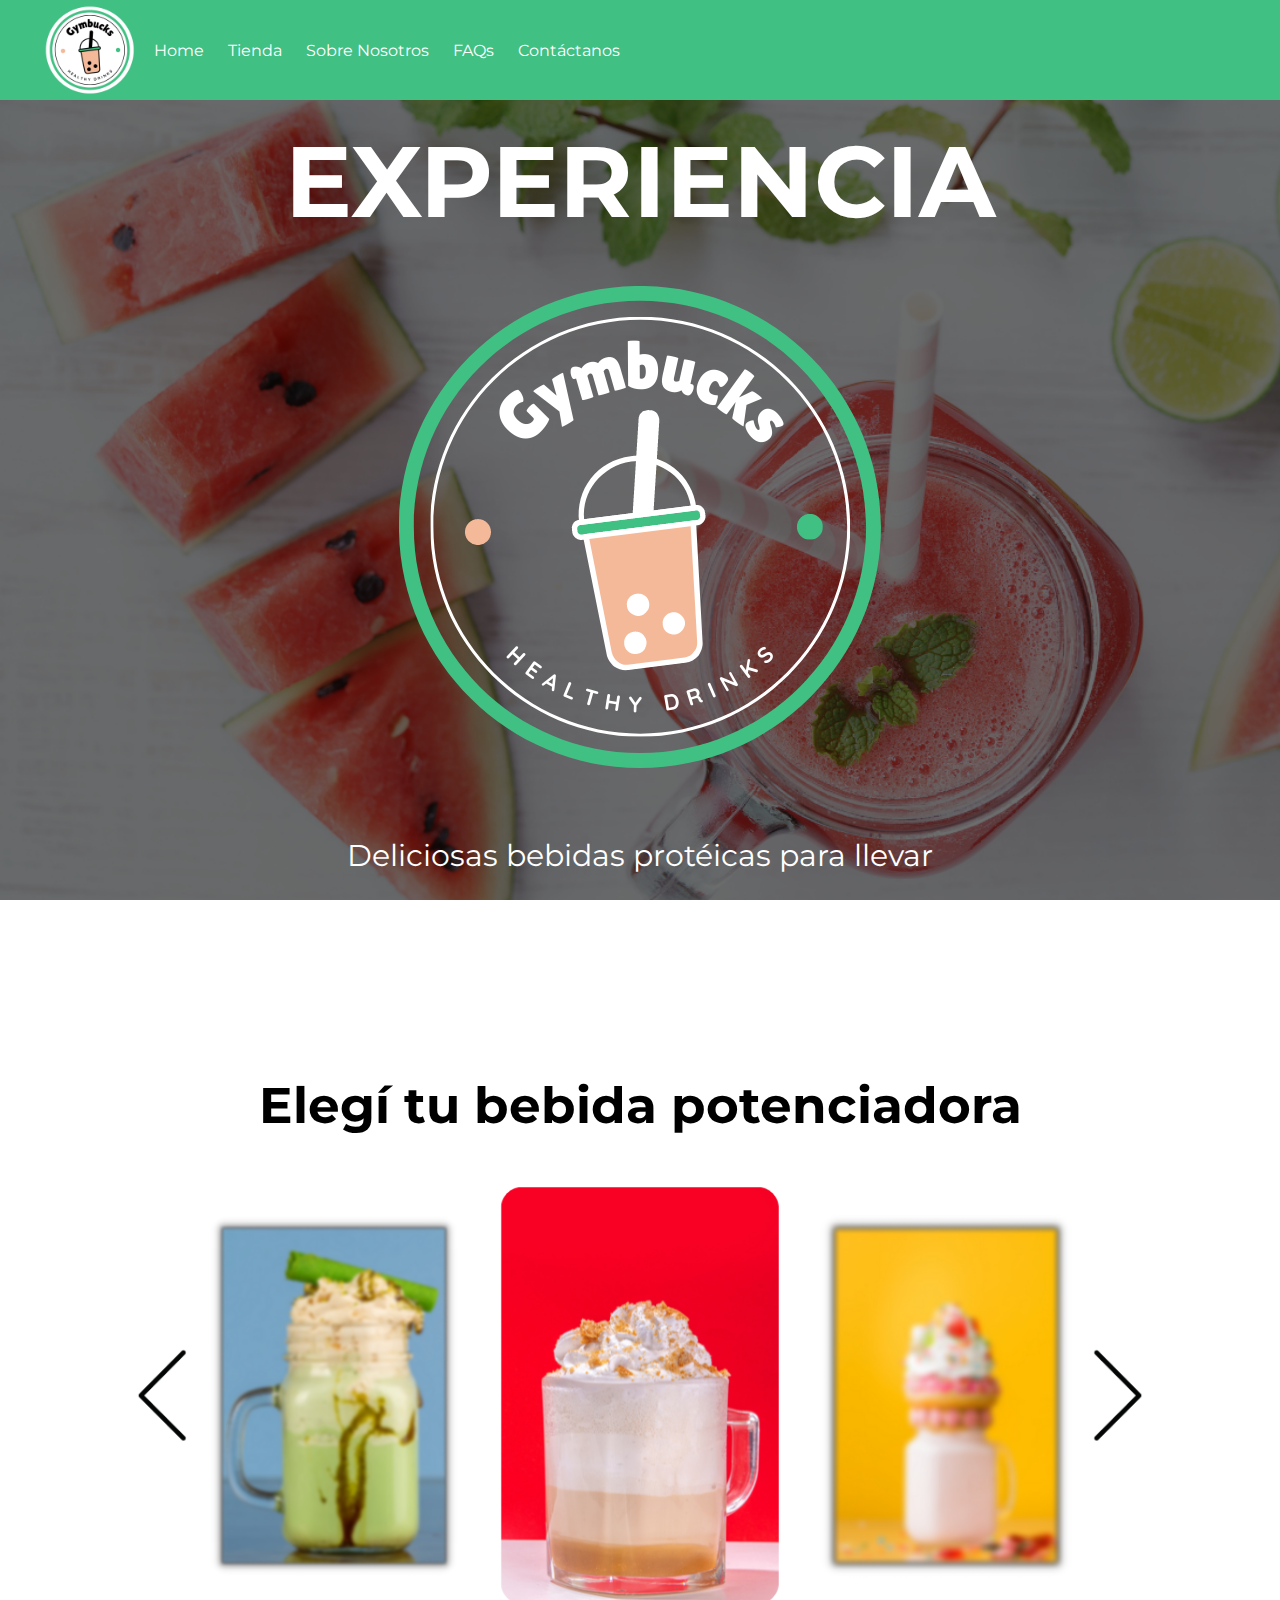
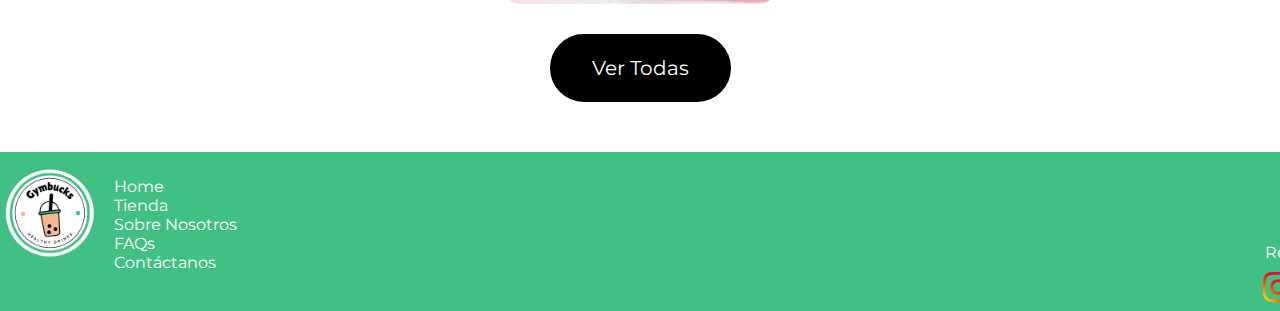
==== index.html @ f9ca5f32 "realice correcciones primera entrega" ====
<!DOCTYPE html>
<html lang="en">
<head>
    <meta charset="UTF-8">
    <meta http-equiv="X-UA-Compatible" content="IE=edge">
    <meta name="viewport" content="width=device-width, initial-scale=1.0">
    <title>GYMBUCKS</title>
    <!-- FAVICON -->
    <link rel="shortcut icon" href="./images/logoConFondo.png" type="image/x-icon">
    <!-- STYLESHEET -->
    <link rel="stylesheet" href="./css/style.css">
    <!-- GOOGLE FONTS -->
    <link rel="preconnect" href="https://fonts.googleapis.com">
    <link rel="preconnect" href="https://fonts.gstatic.com" crossorigin>
    <link href="https://fonts.googleapis.com/css2?family=Montserrat:wght@200;400;600;800&display=swap" rel="stylesheet">
</head>
<body>
    <header>
        <nav>
                <a href="index.html"><img src="./images/logoConFondo.png" alt="logo de menu" class="nav_logo"></a>
                <ul>
                    <li><a href="index.html">Home</a></li>
                    <li><a href="./pages/shop.html">Tienda</a></li>
                    <li><a href="./pages/about.html">Sobre Nosotros</a></li>
                    <li><a href="./pages/faqs.html">FAQs</a></li>
                    <li><a href="./pages/contact.html">Contáctanos</a></li>
                </ul>
        </nav>
    </header>
    <section id="grid-container">
        <div class="inicio">
            <h1 class="inicioTitulo">EXPERIENCIA</h1>
            <img src="./images/logoBlanco.png" alt="logo Gymbucks">
            <p>Deliciosas bebidas protéicas para llevar </p>
        </div>
    </section>
    <section>
        <div class="bebidas">
            <h2 class="bebidasTitulo">Elegí tu bebida potenciadora</h2>
            <img src="./images/bebidasSlide.png" alt="Carrusel con bebidas">
            <p><a href="./pages/Shop.html" class="btn">Ver Todas</a></p>
        </div>
    </section>
    <footer>
        <div class="footerMenu">
            <img src="./images/logoConFondo.png" alt="logo Gymbucks">
            <ul>
                <li><a href="index.html">Home</a></li>
                <li><a href="./pages/shop.html">Tienda</a></li>
                <li><a href="./pages/about.html">Sobre Nosotros</a></li>
                <li><a href="./pages/faqs.html">FAQs</a></li>
                <li><a href="./pages/contact.html">Contáctanos</a></li>
            </ul>
            <p>Redes Sociales</p>
            <div class="logosRedes">
                <a href="#"><img src="./images/iconosRedes/instagram.png" alt="instagram"></a>
                <a href="#"><img src="./images/iconosRedes/facebook.png" alt="Facebook"></a>
                <a href="#"><img src="./images/iconosRedes/gorjeo.png" alt="Twitter"></a>
            </div>
        </div>
    </footer>
</body>
</html>
---- css/style.css ----
/* RESETS */
* {
    margin: 0;
    padding: 0;
    box-sizing: border-box;
}

body{
    font-family: 'Montserrat', sans-serif;
}

/* HEADER */
nav {
    background-color: #41C083;
    height: 100px;
}

nav img{
    width: 100px;
    margin-left: 40px;
}

nav ul {
display: inline-block;
position: relative;
bottom: 44px;
}

nav ul li {
    display: inline-block;
    margin-left: 10px;
    margin-right: 10px;
}

nav ul li a {
    color: white;
    text-decoration: none;
}

nav ul li a:hover{
    color: black;
}



/* FOOTER */
footer {
    background-color: #41C083;
    position: absolute;
    width: 100%;
}


.footerMenu img{
    display: inline;
    width: 100px;
    height: 100px;
    display: inline-block;
    margin-bottom: 5px;
}

.footerMenu ul li{
    display: block;
}

.footerMenu ul {
    list-style: none;
    display: inline-block;
    margin-top: 25px;
    margin-left: 10px;

}

.footerMenu ul li a {
    text-decoration: none;
    color: white;
}

.footerMenu ul li a:hover{
    text-decoration: none;
    color: black;
}

.footerMenu p{
    color: white;
    display: inline-block;
    position: relative;
    left: 64rem;
    bottom: 10px;

}

.footerMenu .logosRedes {
    position: relative;
    left: 78rem;
}

.footerMenu .logosRedes img{
    width: 30px;
    height: 30px;
    margin-left: 15px;
}

/* HOME */

.inicio {
    background-image: url("../images/ImagenHome.png");
    width: 100%;
    height: 100vh;
    background-size: cover;
    background-repeat: no-repeat;
    background-attachment: fixed;
    background-position: left;
}

div.inicio h1 {
    text-align: center;
    font-size: 100px;
    padding-top: 20px;
    padding-bottom: 10px;
    margin-bottom: 25px;
    color: white;
}

div.inicio img {
    display: block;
    margin: auto;
}

div.inicio p {
    text-align: center;
    margin-top: 60px;
    font-size: 30px;
    color: white;
}

/* HOME BEBIDAS */
div.bebidas .bebidasTitulo {
    text-align: center;
    padding: 25px;
    font-size: 50px;
    margin-top: 50px;
}

div.bebidas img{
    width: 100%;
    height: 25%;
}

div.bebidas p{
    text-align: center;
    text-decoration: none;
    width: 100%;
}

.btn{
    text-decoration: none;
    font-size: 20px;
    padding: 20px 40px 20px 40px;
    background: black;
    color: white;
    display: inline-block;
    border-radius: 40px;
    margin-bottom: 50px;
    border: 2px solid black;
}

div.bebidas a:hover{
    color: black;
    background-color: white;
}

/* CONTACTANOS */

.contactoSection {
    width: 100%;
    height: 79vh;
    background-size: cover;
}

.tituloDePagina {
    font-size: 30px;
    margin: 30px;
    margin-left: 20px;
    margin-top: 50px;
}

.formularioContacto {
    margin: 30px;
    margin-left: 30px;
    width: 500px;
    display: inline-block;
    border: rgb(210, 203, 203) solid 1px;
    padding: 20px;
}

.formularioContacto .form {
    font-weight: bold;
    margin-left: 20px;
}

.formularioContacto .form .formularioEmail input{
    margin-left: 25px;
    margin-bottom: 25px;
    height: 30px;
    width: 170px;
}

.formularioContacto .form .formularioConsulta select{
    margin-left: 25px;
    margin-bottom: 25px;
    height: 30px;
    width: 170px;
}

.formularioContacto .form .formularioSosCliente input{
    margin-left: 25px;
    margin-bottom: 25px;
}

.formularioContacto .form .formularioEscribinos label{
    display: block;
    margin-bottom: 5px;
}

.formularioContacto .form .formularioEscribinos textarea{
    margin-left: 0px;
    width: 420px;
    height: 200px;
}

.formularioContacto .form .formularioBtn input{
    background-color: black;
    border-radius: 8px;
    border-style: none;
    box-sizing: border-box;
    color: #FFFFFF;
    cursor: pointer;
    display: inline-block;
    font-weight: 500;
    height: 40px;
    line-height: 20px;
    list-style: none;
    margin: 0;
    outline: none;
    padding: 10px 16px;
    position: relative;
    text-align: center;
    text-decoration: none;
    transition: color 100ms;
    vertical-align: baseline;
    user-select: none;
    -webkit-user-select: none;
    touch-action: manipulation;
    margin-top: 20px;

}

.formularioContacto .form .formularioBtn input:hover{
    background-color: white;
    color: black;
}

.contactoSection .logoContacto{
    display: inline-block;
}

.contactoSection .logoContacto img{
    display: inline-block;
    margin-left: 25px;
}

/* FAQS */

.faqs div.preguntasRespuestas{
    margin-left: 25px;
    width: 100%;
    height: 69vh;
    margin-top: 70px;
}

.faqs div.preguntasRespuestas h4{
    font-size: 20px;
    margin-bottom: 10px;
    margin-top: 40px;
}


/* ABOUT */

.about{
    width: 100%;
    height: 79vh;
}

.about iframe{
    display: inline;
    margin-left: 20px;
    margin-top: 30px;
}

.about p{
    display: inline-block;
    font-size: 30px;
    width: 50%;
    height: 200px;
    margin-left: 40px;
    position: relative;
    bottom: 155px;
}

/* TIENDA */

.productSection div.productos p{
    font-size: 15px;
}

*
{
    -webkit-box-sizing: border-box;
    box-sizing: border-box;
    margin: 0;
    padding: 0;
}


a{
    text-decoration: none;
}

.product-card {
    width: 380px;
    position: relative;
    box-shadow: 0 2px 7px #dfdfdf;
    margin: 50px auto;
    background: #fafafa;
    display: inline-block;
    margin-left: 100px;
}

.badge {
    position: absolute;
    left: 0;
    top: 20px;
    text-transform: uppercase;
    font-size: 13px;
    font-weight: 700;
    background: #41C083;
    color: #fff;
    padding: 3px 10px;
}

.product-tumb {
    display: flex;
    align-items: center;
    justify-content: center;
    height: 300px;
    padding: 50px;
    background: #f0f0f0;
}



.product-details {
    padding: 30px;
}

.product-catagory {
    display: block;
    font-size: 12px;
    font-weight: 700;
    text-transform: uppercase;
    color: #ccc;
    margin-bottom: 18px;
}

.product-details h4 a {
    font-weight: 500;
    display: block;
    margin-bottom: 18px;
    text-transform: uppercase;
    color: #363636;
    text-decoration: none;
    transition: 0.3s;
}

.product-details h4 a:hover {
    color: #41C083;
}

.product-details p {
    font-size: 15px;
    line-height: 22px;
    margin-bottom: 18px;
    color: #999;
}

.product-bottom-details {
    overflow: hidden;
    border-top: 1px solid #eee;
    padding-top: 20px;
}

.product-bottom-details div {
    width: 50%;
}

.product-price {
    font-size: 18px;
    color: #41C083;
    font-weight: 600;
}

.product-price small {
    font-size: 80%;
    font-weight: 400;
    text-decoration: line-through;
    display: inline-block;
    margin-right: 5px;
}

.product-links {
    text-align: right;
}

.product-links a {
    display: inline-block;
    margin-left: 5px;
    color: #e1e1e1;
    transition: 0.3s;
    font-size: 17px;
}

.product-links a:hover {
    color: #41C083;
}

.product-card.espacio{
    margin-left: 30px;
}

.btnProductos p{
    text-align: center;
}

/* GRIDS */

#grid-container{
    display: grid;
    
}
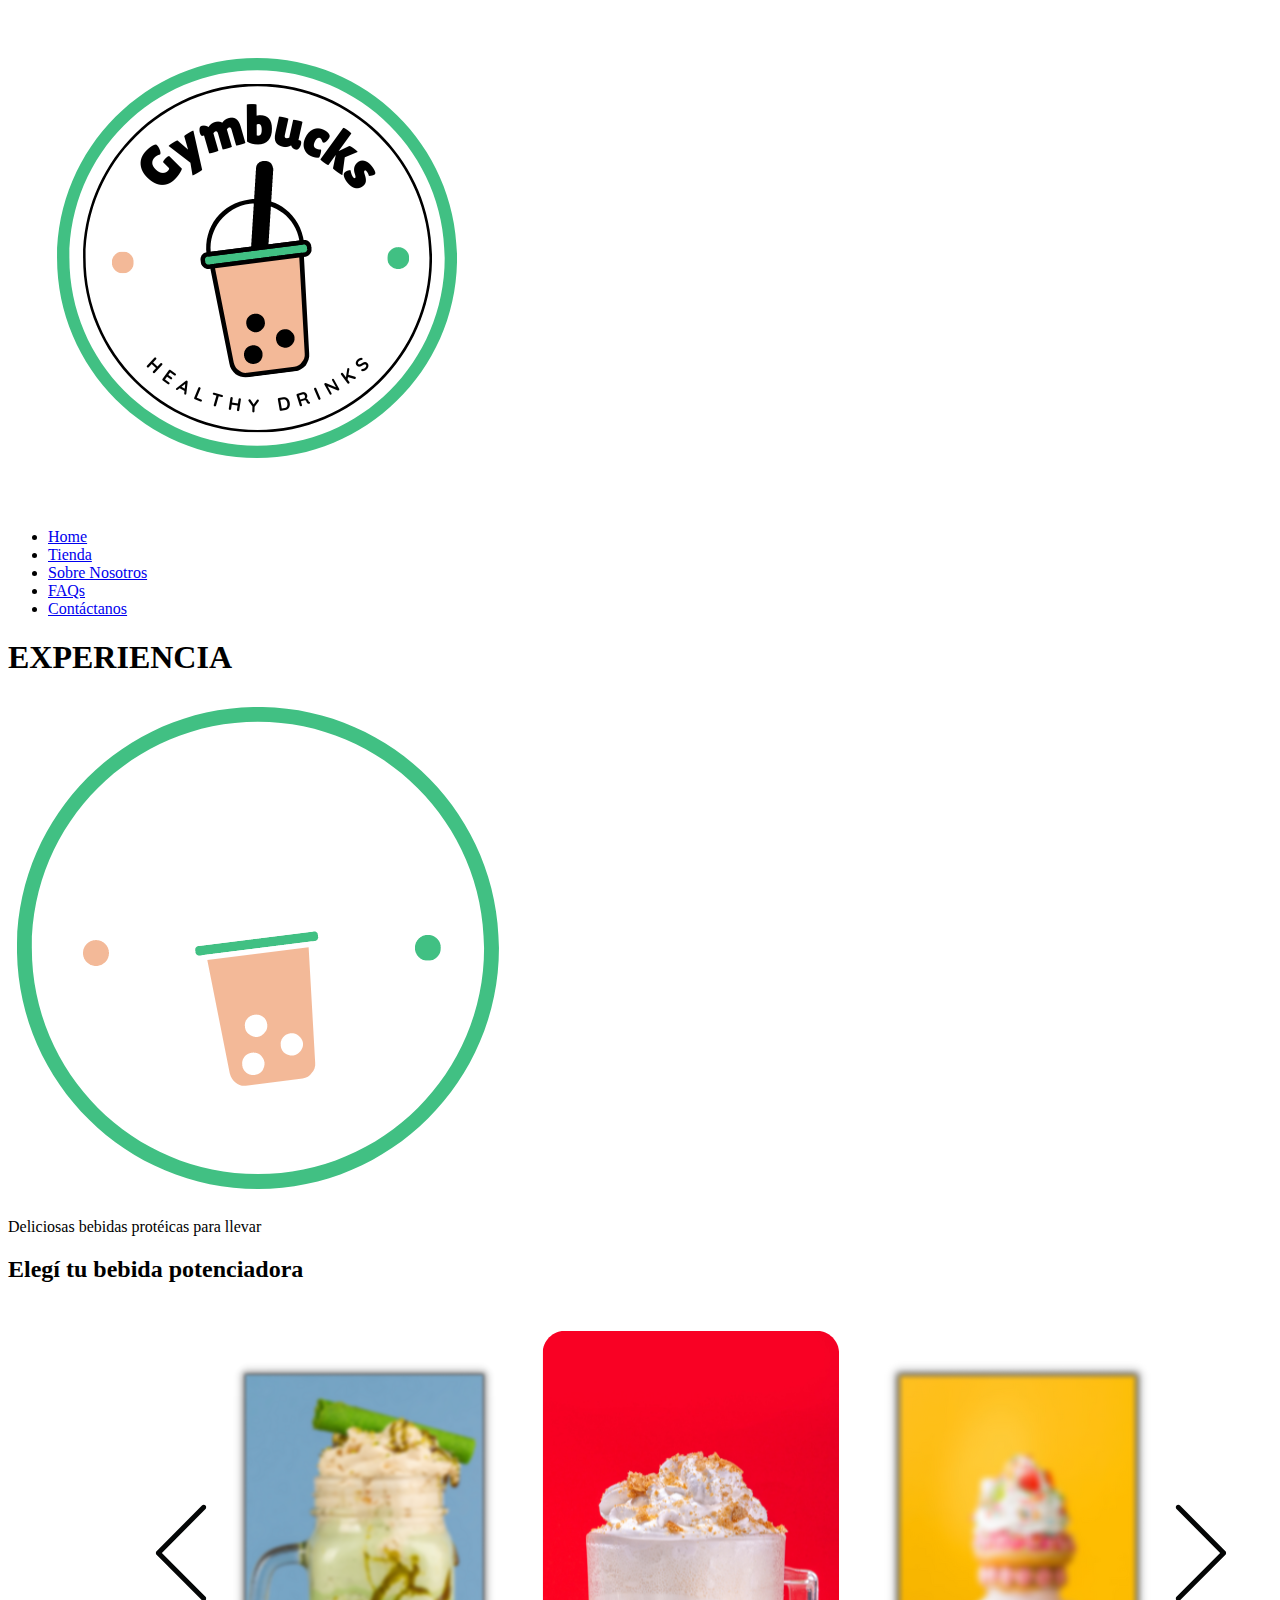
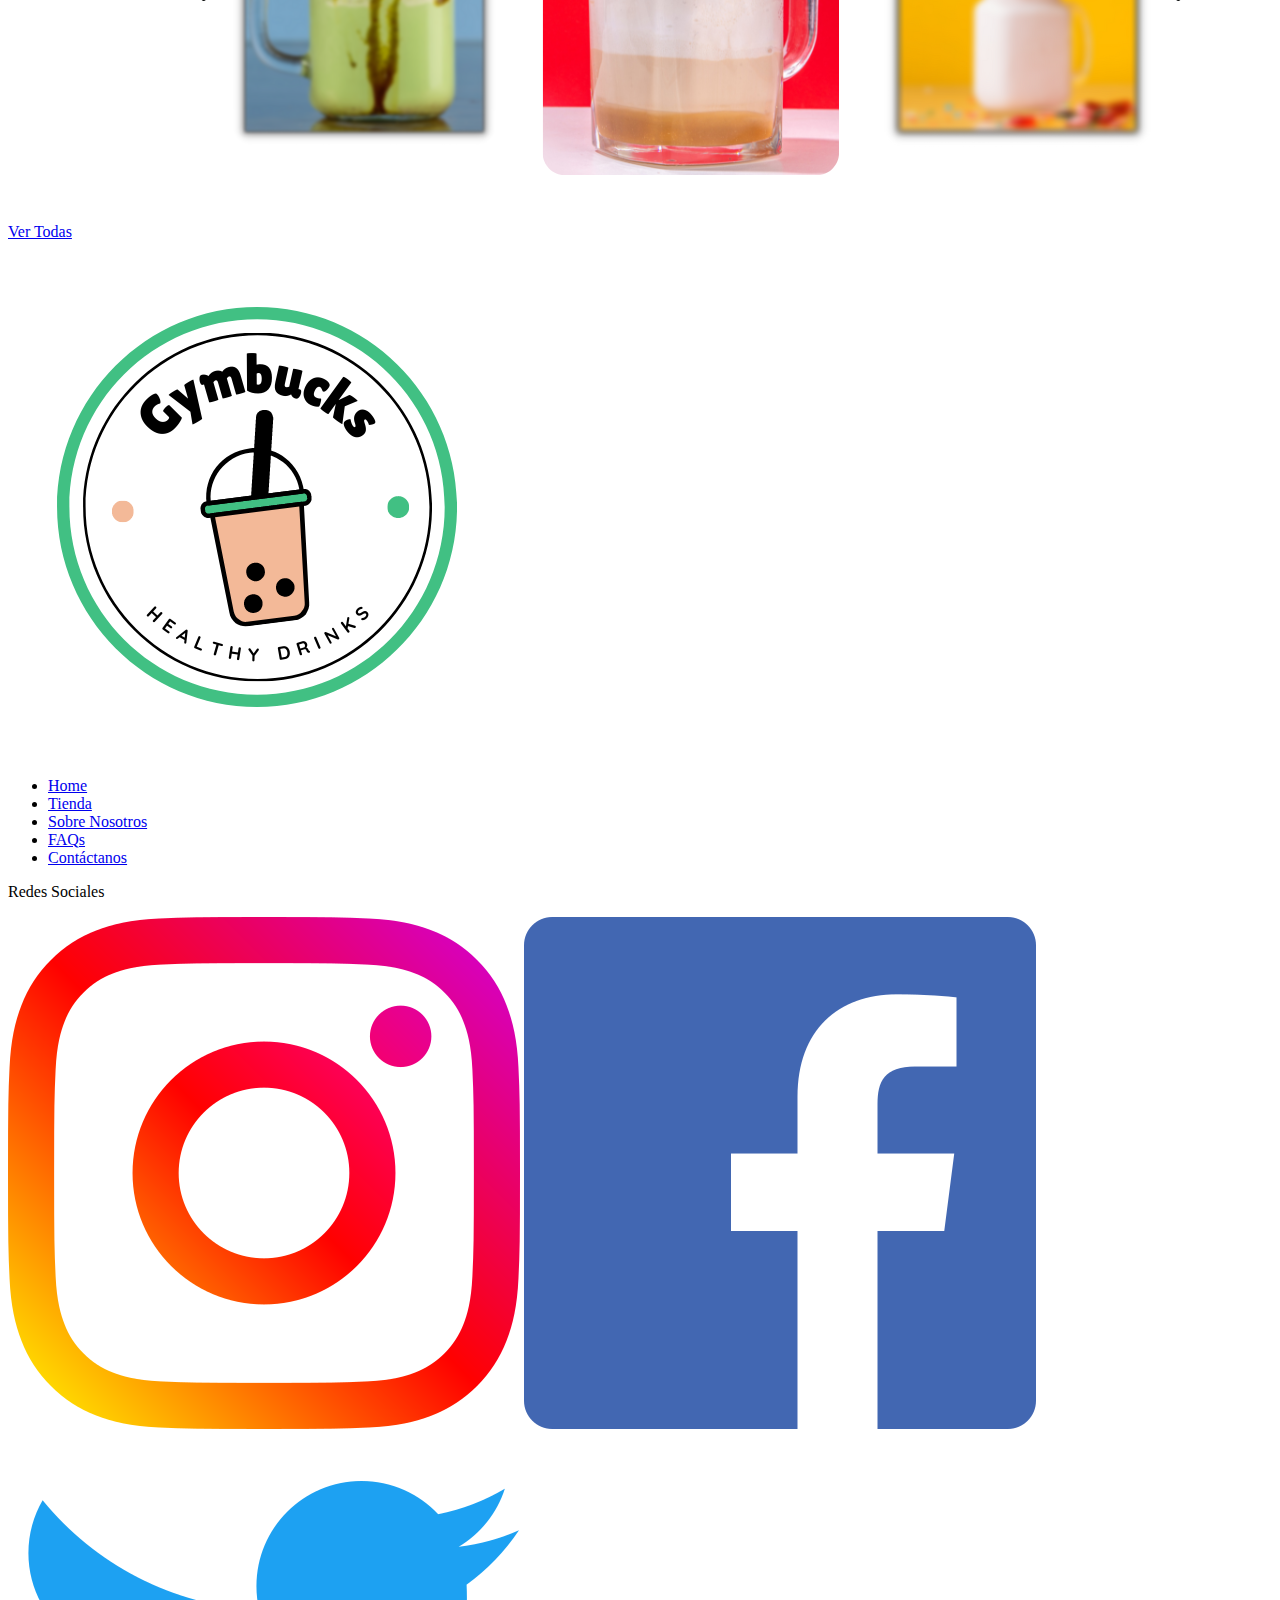
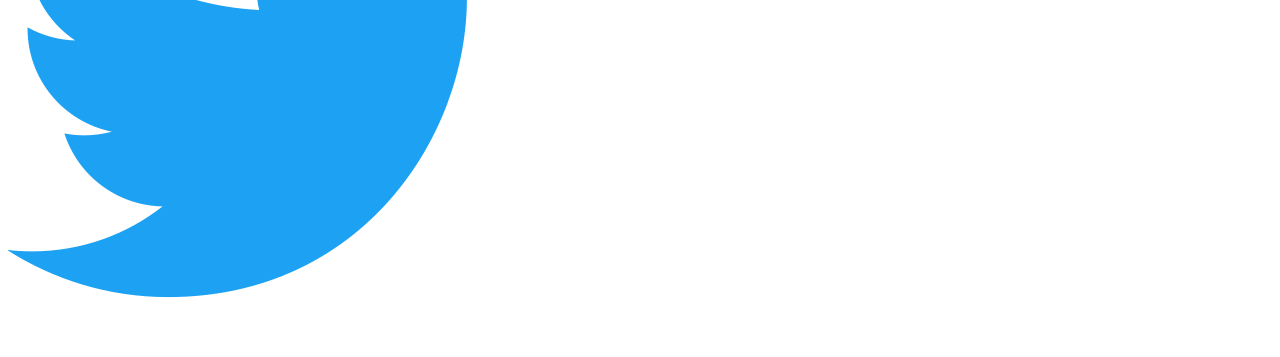
==== commit 003ba0f3: "arreglo links css" ====
--- a/index.html
+++ b/index.html
@@ -8,7 +8,7 @@
     <!-- FAVICON -->
     <link rel="shortcut icon" href="./images/logoConFondo.png" type="image/x-icon">
     <!-- STYLESHEET -->
-    <link rel="stylesheet" href="./css/style.css">
+    <link rel="stylesheet" href="./css/newstyle.css">
     <!-- GOOGLE FONTS -->
     <link rel="preconnect" href="https://fonts.googleapis.com">
     <link rel="preconnect" href="https://fonts.gstatic.com" crossorigin>
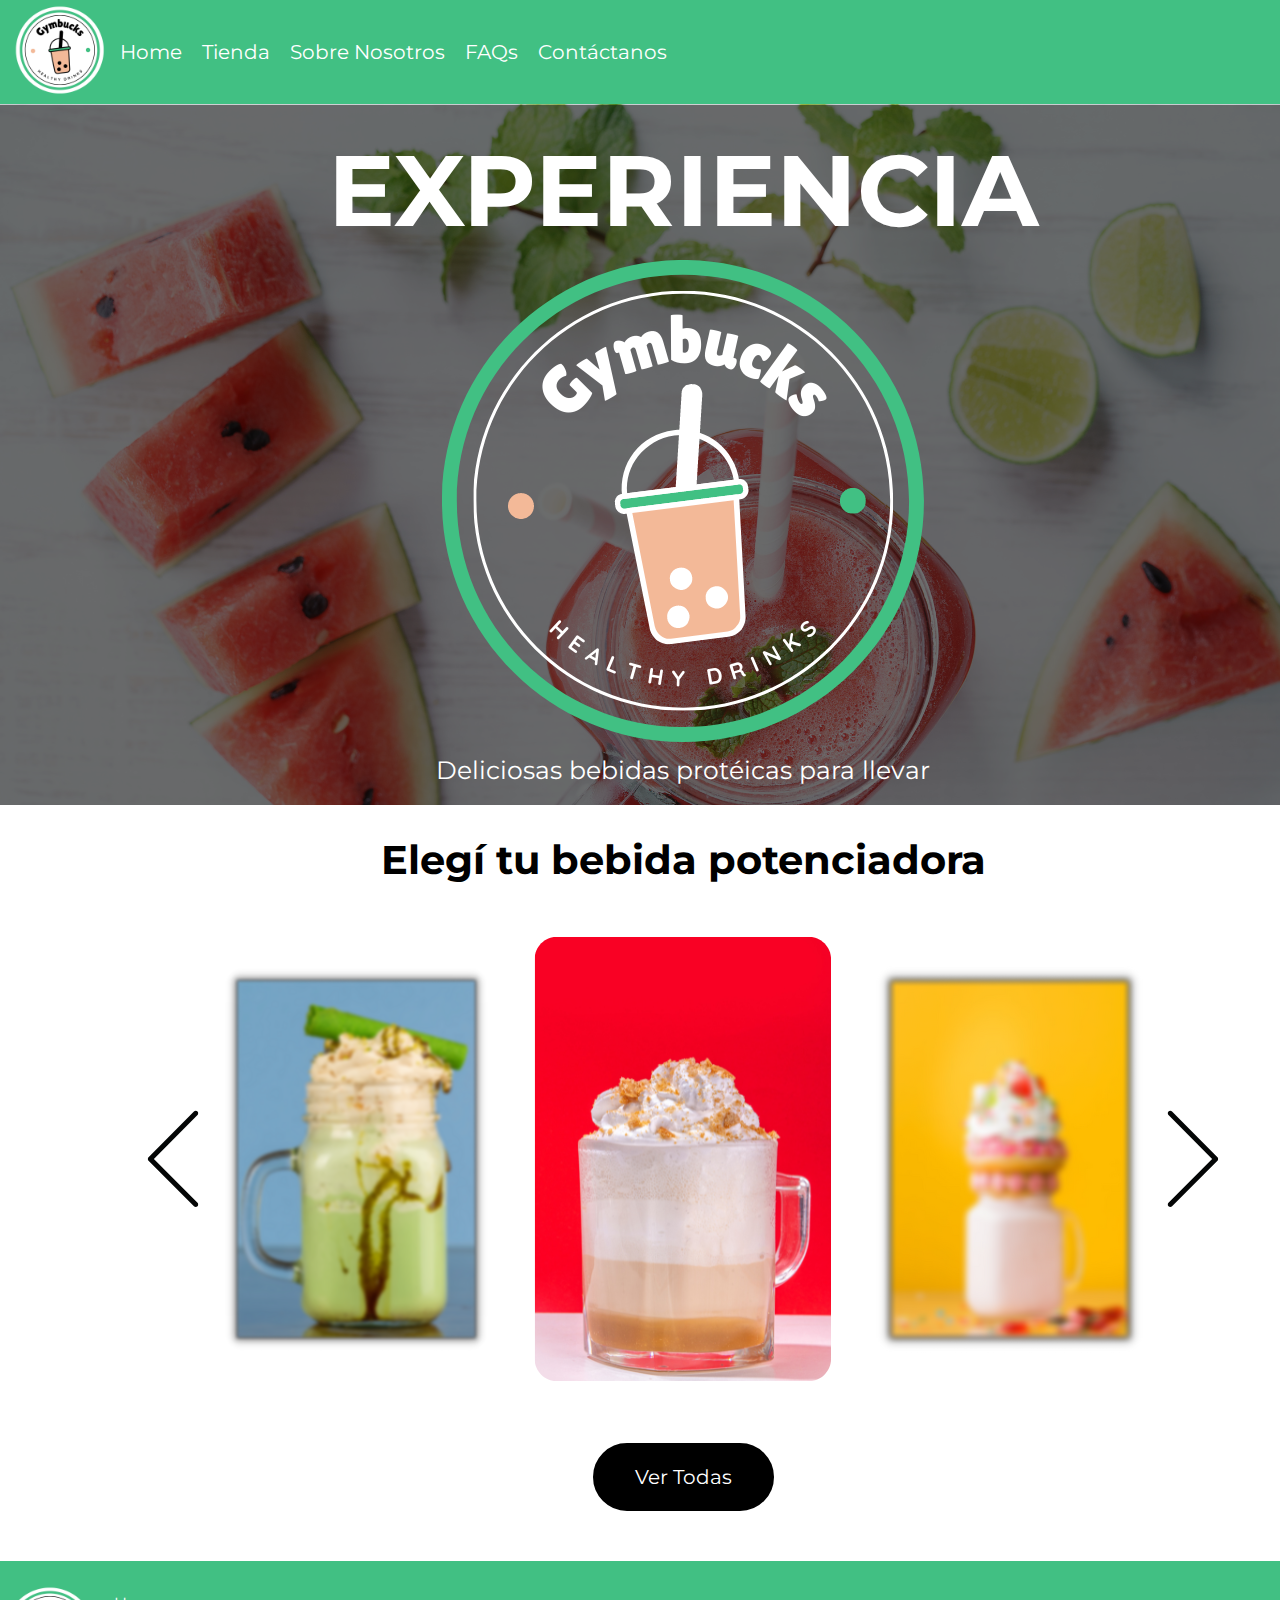
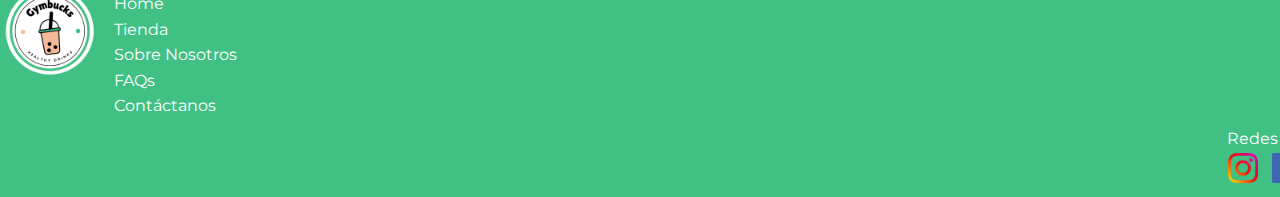
==== commit dcffbb70: "termine index, header y footer flexandgrid" ====
--- a/index.html
+++ b/index.html
@@ -15,49 +15,55 @@
     <link href="https://fonts.googleapis.com/css2?family=Montserrat:wght@200;400;600;800&display=swap" rel="stylesheet">
 </head>
 <body>
-    <header>
-        <nav>
-                <a href="index.html"><img src="./images/logoConFondo.png" alt="logo de menu" class="nav_logo"></a>
-                <ul>
-                    <li><a href="index.html">Home</a></li>
-                    <li><a href="./pages/shop.html">Tienda</a></li>
-                    <li><a href="./pages/about.html">Sobre Nosotros</a></li>
-                    <li><a href="./pages/faqs.html">FAQs</a></li>
-                    <li><a href="./pages/contact.html">Contáctanos</a></li>
-                </ul>
-        </nav>
-    </header>
-    <section id="grid-container">
-        <div class="inicio">
-            <h1 class="inicioTitulo">EXPERIENCIA</h1>
-            <img src="./images/logoBlanco.png" alt="logo Gymbucks">
-            <p>Deliciosas bebidas protéicas para llevar </p>
-        </div>
-    </section>
-    <section>
-        <div class="bebidas">
-            <h2 class="bebidasTitulo">Elegí tu bebida potenciadora</h2>
-            <img src="./images/bebidasSlide.png" alt="Carrusel con bebidas">
-            <p><a href="./pages/Shop.html" class="btn">Ver Todas</a></p>
-        </div>
-    </section>
-    <footer>
-        <div class="footerMenu">
-            <img src="./images/logoConFondo.png" alt="logo Gymbucks">
-            <ul>
-                <li><a href="index.html">Home</a></li>
-                <li><a href="./pages/shop.html">Tienda</a></li>
-                <li><a href="./pages/about.html">Sobre Nosotros</a></li>
-                <li><a href="./pages/faqs.html">FAQs</a></li>
-                <li><a href="./pages/contact.html">Contáctanos</a></li>
-            </ul>
-            <p>Redes Sociales</p>
-            <div class="logosRedes">
-                <a href="#"><img src="./images/iconosRedes/instagram.png" alt="instagram"></a>
-                <a href="#"><img src="./images/iconosRedes/facebook.png" alt="Facebook"></a>
-                <a href="#"><img src="./images/iconosRedes/gorjeo.png" alt="Twitter"></a>
+    <div class="gridArea"> 
+        <header class="site-header">
+            <div class="wrapper site-header__wrapper">
+                <a href="#" class="brand"><img src="./images/logoConFondo.png" alt="logo" /></a>
+                <nav class="nav">
+                    <ul>
+                        <li><a href="index.html">Home</a></li>
+                        <li><a href="./pages/shop.html">Tienda</a></li>
+                        <li><a href="./pages/about.html">Sobre Nosotros</a></li>
+                        <li><a href="./pages/faqs.html">FAQs</a></li>
+                        <li><a href="./pages/contact.html">Contáctanos</a></li>
+                    </ul>
+                </nav>
             </div>
-        </div>
-    </footer>
+        </header>
+            <main class="flexInicio">
+                <div class="inicio">
+                    <h1 class="inicioTitulo">EXPERIENCIA</h1>
+                    <img src="./images/logoBlanco.png" alt="logo Gymbucks">
+                    <p>Deliciosas bebidas protéicas para llevar </p>
+                </div>
+            </main>
+            <section class="flexBebidas">
+                <div class="bebidas">
+                    <h2 class="bebidasTitulo">Elegí tu bebida potenciadora</h2>
+                    <img src="./images/bebidasSlide.png" alt="Carrusel con bebidas">
+                    <p><a href="./pages/Shop.html" class="btn">Ver Todas</a></p>
+                </div>
+            </section>
+            <footer class="footerFlex">
+                <div class="footerLeft">
+                    <img src="./images/logoConFondo.png" alt="logo Gymbucks">
+                    <ul>
+                        <li><a href="index.html">Home</a></li>
+                        <li><a href="./pages/shop.html">Tienda</a></li>
+                        <li><a href="./pages/about.html">Sobre Nosotros</a></li>
+                        <li><a href="./pages/faqs.html">FAQs</a></li>
+                        <li><a href="./pages/contact.html">Contáctanos</a></li>
+                    </ul>
+                </div>
+                <div class="footerRight">
+                    <p>Redes Sociales</p>
+                    <div class="footerRightRedes">
+                        <a href="#"><img src="./images/iconosRedes/instagram.png" alt="instagram"></a>
+                        <a href="#"><img src="./images/iconosRedes/facebook.png" alt="Facebook"></a>
+                        <a href="#"><img src="./images/iconosRedes/gorjeo.png" alt="Twitter"></a>
+                    </div>
+                </div>
+            </footer>
+    </div>
 </body>
 </html>--- a/css/newstyle.css
+++ b/css/newstyle.css
@@ -0,0 +1,212 @@
+/* RESETS */
+* {
+    margin: 0;
+    padding: 0;
+    box-sizing: border-box;
+}
+
+body{
+    font-family: 'Montserrat', sans-serif;
+}
+
+.btn{
+    text-decoration: none;
+    font-size: 20px;
+    padding: 20px 40px 20px 40px;
+    background: black;
+    color: white;
+    display: inline-block;
+    border-radius: 40px;
+    margin-bottom: 50px;
+    border: 2px solid black;
+}
+
+.btn:hover{
+    text-decoration: none;
+    font-size: 20px;
+    padding: 20px 40px 20px 40px;
+    background: white;
+    color: black;
+    display: inline-block;
+    border-radius: 40px;
+    margin-bottom: 50px;
+    border: 2px solid black;
+}
+
+/* GRIDS */
+.gridArea{
+    display: grid;
+    grid-template-areas: 
+    "header"
+    "inicio"
+    "principal"
+    "footer";
+    height: 100vh;
+}
+
+header{
+    grid-area: header;
+}
+
+footer{
+    grid-area: footer;
+}
+
+main{
+    grid-area: inicio;
+}
+
+section{
+    grid-area: principal;
+}
+
+/* HEADER */
+
+.site-header {
+    display: flex;
+    justify-content: space-between;
+    align-items: center;
+    background-color: #41C083;
+    width: auto;
+
+}
+
+.site-header__wrapper {
+    display: flex;
+    justify-content: space-between;
+    align-items: center;
+}
+
+.site-header ul {
+    display: flex;
+}
+
+.site-header ul li {
+    list-style: none;
+    margin-left: 10px;
+    margin-right: 10px;
+}
+
+.site-header ul li a{
+    text-decoration: none;
+    color: white;
+    font-size: 20px;
+}
+
+.site-header ul li a:hover{
+    color: black;
+}
+
+.site-header a img{
+    width: 100px;
+    margin-left: 10px;
+}
+
+/* FOOTER */
+
+.footerFlex{
+    display: flex;
+    flex-direction: column;
+    background-color: #41C083;
+}
+
+.footerLeft img{
+    width: 100px;
+    margin-bottom: 30px;
+}
+
+.footerLeft ul{
+    text-decoration: none;
+    line-height: 1.6;
+    list-style: none;
+    display: inline-block;
+    margin-top: 30px;
+}
+
+.footerLeft ul li{
+    padding: 0 10px;
+}
+
+.footerLeft ul li a{
+    text-decoration: none;
+    color: white;
+}
+
+.footerLeft ul li a:hover{
+    color: black;
+}
+
+.footerRight {
+    text-align: right;
+    margin: 10px;
+    margin-right: 20px;
+}
+
+.footerRight a img{
+    width: 30px;
+}
+
+.footerRight .footerRightRedes img{
+    display: inline-block;
+    margin-left: 10px;
+}
+
+.footerRight p{
+    color: white;
+    display: inline-block;
+    margin-bottom: 5px;
+}
+
+
+
+
+/* Home Inicio */
+
+.flexInicio{
+    display: flex;
+    flex-direction: column;
+    align-items: center;
+    align-content: center;
+    background-image: url("../images/ImagenHome.png");
+}
+
+.inicioTitulo{
+    text-align: center;
+    font-size: 100px;
+    color: white;
+}
+
+div.inicio{
+    text-align: center;
+    margin-top: 25px;
+}
+
+div.inicio p{
+    text-align: center;
+    font-size: 25px;
+    color: white;
+    margin-bottom: 20px;
+}
+
+.flexBebidas{
+    display: flex;
+    flex-direction: column;
+    align-items: center;
+    align-content: center;
+}
+
+div.bebidas .bebidasTitulo{
+    color: black;
+    font-size: 40px;
+    margin-top: 30px;
+    text-align: center;
+}
+
+div.bebidas p{
+    text-align: center;
+}
+
+div.bebidas img{
+    margin-top: 25px;
+    margin-bottom: 30px;
+}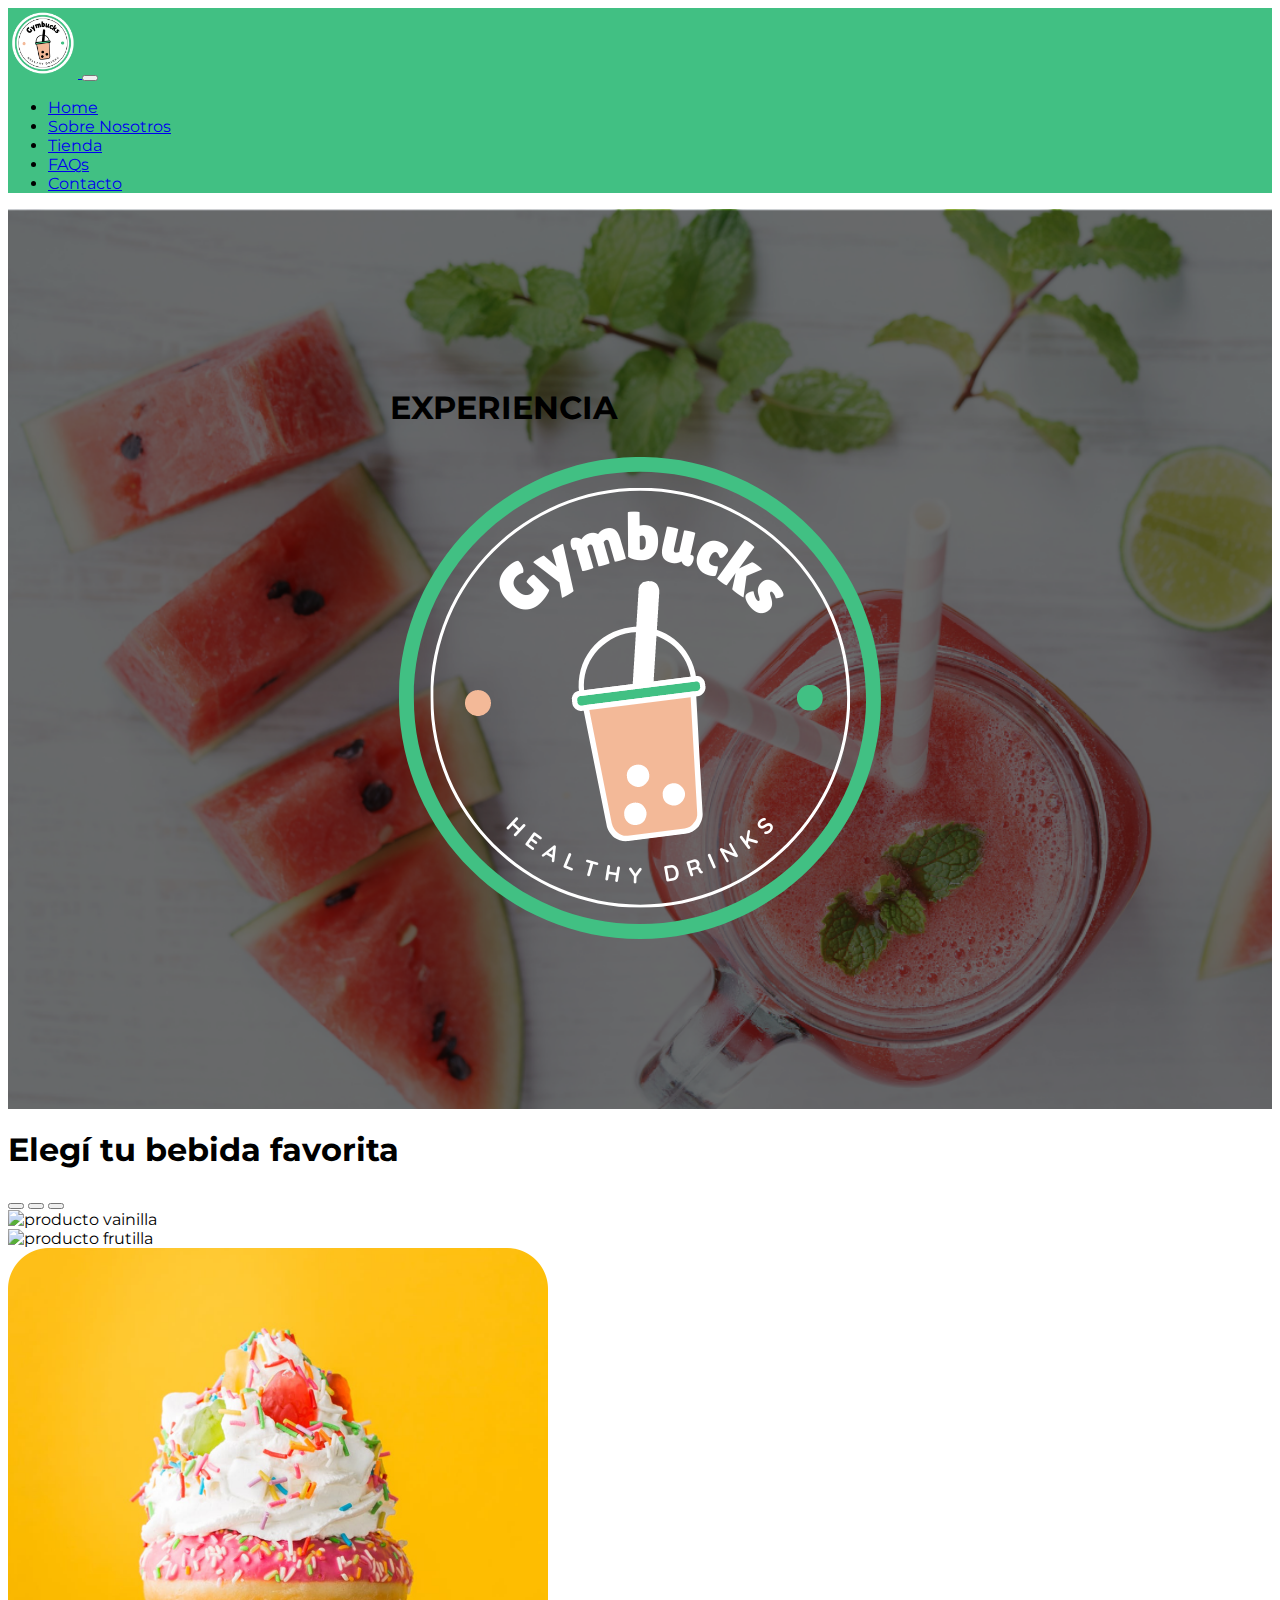
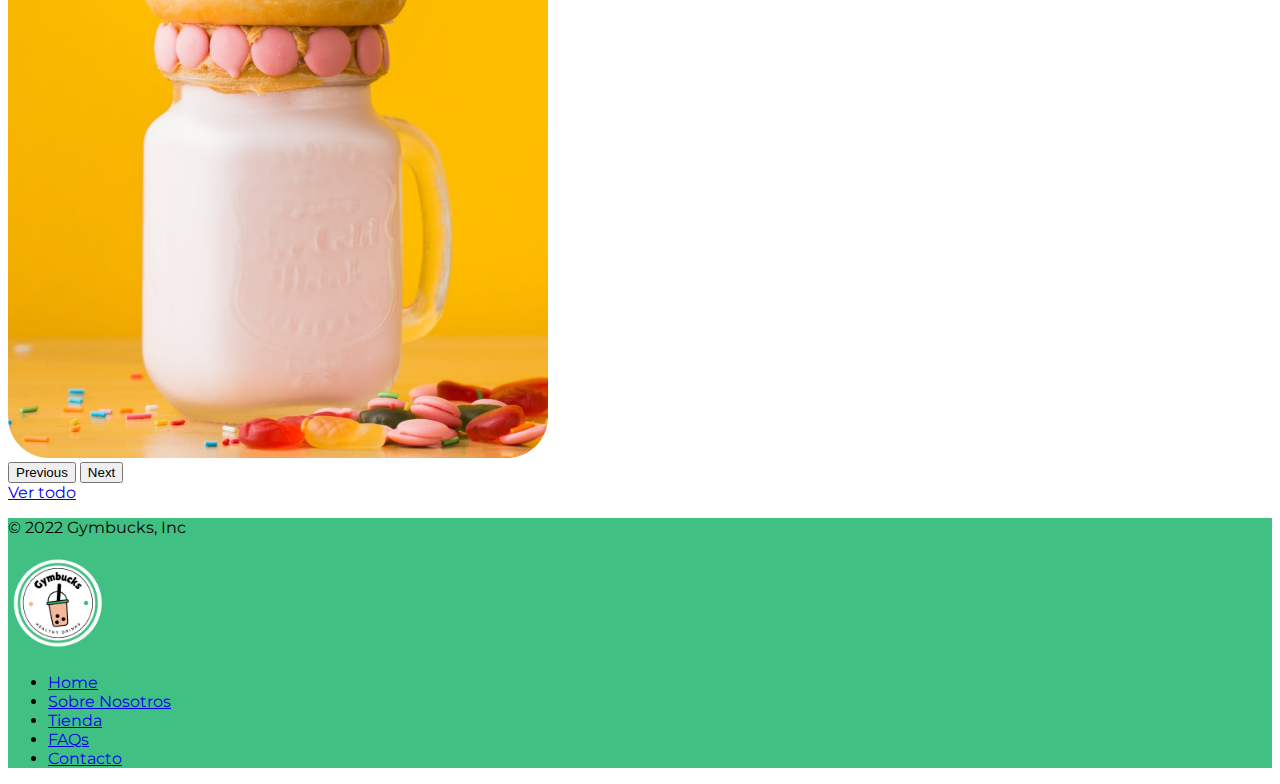
==== commit b4bcf549: "cambios gigantes en todas las paginas, home terminada" ====
--- a/index.html
+++ b/index.html
@@ -7,63 +7,120 @@
     <title>GYMBUCKS</title>
     <!-- FAVICON -->
     <link rel="shortcut icon" href="./images/logoConFondo.png" type="image/x-icon">
+    <!-- CSS only -->
+    <link href="https://cdn.jsdelivr.net/npm/bootstrap@5.2.2/dist/css/bootstrap.min.css" rel="stylesheet" integrity="sha384-Zenh87qX5JnK2Jl0vWa8Ck2rdkQ2Bzep5IDxbcnCeuOxjzrPF/et3URy9Bv1WTRi" crossorigin="anonymous">
+    <link rel="stylesheet" href="./css/booststyle.css">
     <!-- STYLESHEET -->
-    <link rel="stylesheet" href="./css/newstyle.css">
+    <link rel="stylesheet" href="./css/style.css">
     <!-- GOOGLE FONTS -->
     <link rel="preconnect" href="https://fonts.googleapis.com">
     <link rel="preconnect" href="https://fonts.gstatic.com" crossorigin>
     <link href="https://fonts.googleapis.com/css2?family=Montserrat:wght@200;400;600;800&display=swap" rel="stylesheet">
 </head>
 <body>
-    <div class="gridArea"> 
-        <header class="site-header">
-            <div class="wrapper site-header__wrapper">
-                <a href="#" class="brand"><img src="./images/logoConFondo.png" alt="logo" /></a>
-                <nav class="nav">
-                    <ul>
-                        <li><a href="index.html">Home</a></li>
-                        <li><a href="./pages/shop.html">Tienda</a></li>
-                        <li><a href="./pages/about.html">Sobre Nosotros</a></li>
-                        <li><a href="./pages/faqs.html">FAQs</a></li>
-                        <li><a href="./pages/contact.html">Contáctanos</a></li>
-                    </ul>
-                </nav>
+    <header>
+            <nav class="navbar navbar-expand-lg" style="background-color: #41C083;">
+                    <a class="navbar-brand" href="#">
+                        <img src="./images/logoConFondo.png" alt="Bootstrap" width="70" height="70">
+                    </a>
+                    <button class="navbar-toggler" type="button" data-bs-toggle="collapse" data-bs-target="#navbarSupportedContent" aria-controls="navbarSupportedContent" aria-expanded="false" aria-label="Toggle navigation">
+                    <span class="navbar-toggler-icon"></span>
+                    </button>
+                    <div class="collapse navbar-collapse" id="navbarSupportedContent">
+                        <ul class="navbar-nav me-auto mb-2 mb-lg-0">
+                            <li class="nav-item">
+                            <a class="nav-link active" aria-current="page" href="#">Home</a>
+                            </li>
+                            <li class="nav-item">
+                                <a class="nav-link text-light link-dark" href="./pages/about.html">Sobre Nosotros</a>
+                            </li>
+                            <li class="nav-item">
+                                <a class="nav-link text-light link-dark" href="./pages/shop.html">Tienda</a>
+                            </li>
+                            <li class="nav-item">
+                                <a class="nav-link text-light link-dark" href="./pages/faqs.html">FAQs</a>
+                            </li>
+                            <li class="nav-item">
+                                <a class="nav-link text-light link-dark" href="./pages/contact.html">Contacto</a>
+                            </li>
+                        </ul>
+                    </div>
+            </nav>
+    </header>
+
+<main>
+    <div class="container text-center fondo">
+        <div class="row">
+            <div class="col-md-12">
+                <h1 class="text-light fw-bold my-3">EXPERIENCIA</h1>
+                <img src="./images/logoBlanco.png" alt="logo gymbucks" class="img-fluid my-4">
             </div>
-        </header>
-            <main class="flexInicio">
-                <div class="inicio">
-                    <h1 class="inicioTitulo">EXPERIENCIA</h1>
-                    <img src="./images/logoBlanco.png" alt="logo Gymbucks">
-                    <p>Deliciosas bebidas protéicas para llevar </p>
-                </div>
-            </main>
-            <section class="flexBebidas">
-                <div class="bebidas">
-                    <h2 class="bebidasTitulo">Elegí tu bebida potenciadora</h2>
-                    <img src="./images/bebidasSlide.png" alt="Carrusel con bebidas">
-                    <p><a href="./pages/Shop.html" class="btn">Ver Todas</a></p>
-                </div>
-            </section>
-            <footer class="footerFlex">
-                <div class="footerLeft">
-                    <img src="./images/logoConFondo.png" alt="logo Gymbucks">
-                    <ul>
-                        <li><a href="index.html">Home</a></li>
-                        <li><a href="./pages/shop.html">Tienda</a></li>
-                        <li><a href="./pages/about.html">Sobre Nosotros</a></li>
-                        <li><a href="./pages/faqs.html">FAQs</a></li>
-                        <li><a href="./pages/contact.html">Contáctanos</a></li>
-                    </ul>
-                </div>
-                <div class="footerRight">
-                    <p>Redes Sociales</p>
-                    <div class="footerRightRedes">
-                        <a href="#"><img src="./images/iconosRedes/instagram.png" alt="instagram"></a>
-                        <a href="#"><img src="./images/iconosRedes/facebook.png" alt="Facebook"></a>
-                        <a href="#"><img src="./images/iconosRedes/gorjeo.png" alt="Twitter"></a>
+        </div>
+    </div>
+</main>
+
+
+    <div class="container text-center my-4">
+        <div class="row my-4">
+            <div class="col-md-12">
+                <h1>Elegí tu bebida favorita</h1>
+            </div>
+        </div>
+        <div class="row">
+            <div class="col-md-12">
+                <div id="carouselExampleDark" class="carousel carousel-dark slide" data-bs-ride="carousel">
+                    <div class="carousel-indicators">
+                        <button type="button" data-bs-target="#carouselExampleDark" data-bs-slide-to="0" class="active" aria-current="true" aria-label="Slide 1"></button>
+                        <button type="button" data-bs-target="#carouselExampleDark" data-bs-slide-to="1" aria-label="Slide 2"></button>
+                        <button type="button" data-bs-target="#carouselExampleDark" data-bs-slide-to="2" aria-label="Slide 3"></button>
                     </div>
-                </div>
+                    <div class="carousel-inner">
+                        <div class="carousel-item active" data-bs-interval="10000">
+                        <img src="./images/productos/bebidasCards/1.png" alt="producto vainilla" width="540" height="810" class="img-fluid">
+                        </div>
+                        <div class="carousel-item" data-bs-interval="2000">
+                        <img src="./images/productos/bebidasCards/2.png" alt="producto frutilla" width="540" height="810" class="img-fluid">
+                        </div>
+                        <div class="carousel-item">
+                        <img src="./images/productos/bebidasCards/3.png"  alt="producto sandia" width="540" height="810" class="img-fluid">
+                        </div>
+                    </div>
+                    <button class="carousel-control-prev" type="button" data-bs-target="#carouselExampleDark" data-bs-slide="prev">
+                        <span class="carousel-control-prev-icon" aria-hidden="true"></span>
+                        <span class="visually-hidden">Previous</span>
+                    </button>
+                    <button class="carousel-control-next" type="button" data-bs-target="#carouselExampleDark" data-bs-slide="next">
+                        <span class="carousel-control-next-icon" aria-hidden="true"></span>
+                        <span class="visually-hidden">Next</span>
+                    </button>
+                    </div>
+            </div>
+        </div>
+        <div class="row my-4">
+            <div class="col-md-12">
+                <a class="btn btn-outline-dark" href="./pages/shop.html" role="button">Ver todo</a>
+            </div>
+        </div>
+    </div>
+    
+
+    <footer>
+        <div class="container-fluid mb-0" style="background-color: #41C083;">
+            <footer class="d-flex flex-wrap justify-content-between align-items-center py-2 border-top">
+            <p class="col-md-4 mb-0 text-light">© 2022 Gymbucks, Inc</p>
+            <img src="./images/logoConFondo.png" alt="logo" style="width: 100px; height: 100px;">
+            <ul class="nav col-md-4 justify-content-center">
+                <li class="nav-item"><a class="nav-link text-light link-dark" aria-current="page" href="#">Home</a></li>
+                <li class="nav-item"><a class="nav-link text-light link-dark" href="./pages/about.html">Sobre Nosotros</a></li>
+                <li class="nav-item"><a class="nav-link text-light link-dark" href="./pages/shop.html">Tienda</a></li>
+                <li class="nav-item"><a class="nav-link text-light link-dark" href="./pages/faqs.html">FAQs</a></li>
+                <li class="nav-item"><a class="nav-link text-light link-dark" href="./pages/contact.html">Contacto</a></li>
+            </ul>
             </footer>
-    </div>
+        </div>
+    </footer>
+
+    <!-- JavaScript Bundle with Popper -->
+    <script src="https://cdn.jsdelivr.net/npm/bootstrap@5.2.2/dist/js/bootstrap.bundle.min.js" integrity="sha384-OERcA2EqjJCMA+/3y+gxIOqMEjwtxJY7qPCqsdltbNJuaOe923+mo//f6V8Qbsw3" crossorigin="anonymous"></script>
 </body>
 </html>--- a/css/style.css
+++ b/css/style.css
@@ -0,0 +1,29 @@
+/* RESETS */
+/* * {
+    margin: 0;
+    padding: 0;
+    box-sizing: border-box;
+} */
+
+body{
+    font-family: 'Montserrat', sans-serif;
+}
+
+main{
+    background-image: url("../images/ImagenHome.png");
+    height: 100vh;
+    width: 100%;
+    background-repeat: no-repeat;
+    background-size: cover;
+    display: flex;
+    align-items: center;
+    justify-content: center;
+}
+
+.btn-outline-dark {
+    width: 200px!important;
+}
+
+footer{
+    background-color: #41C083;
+}